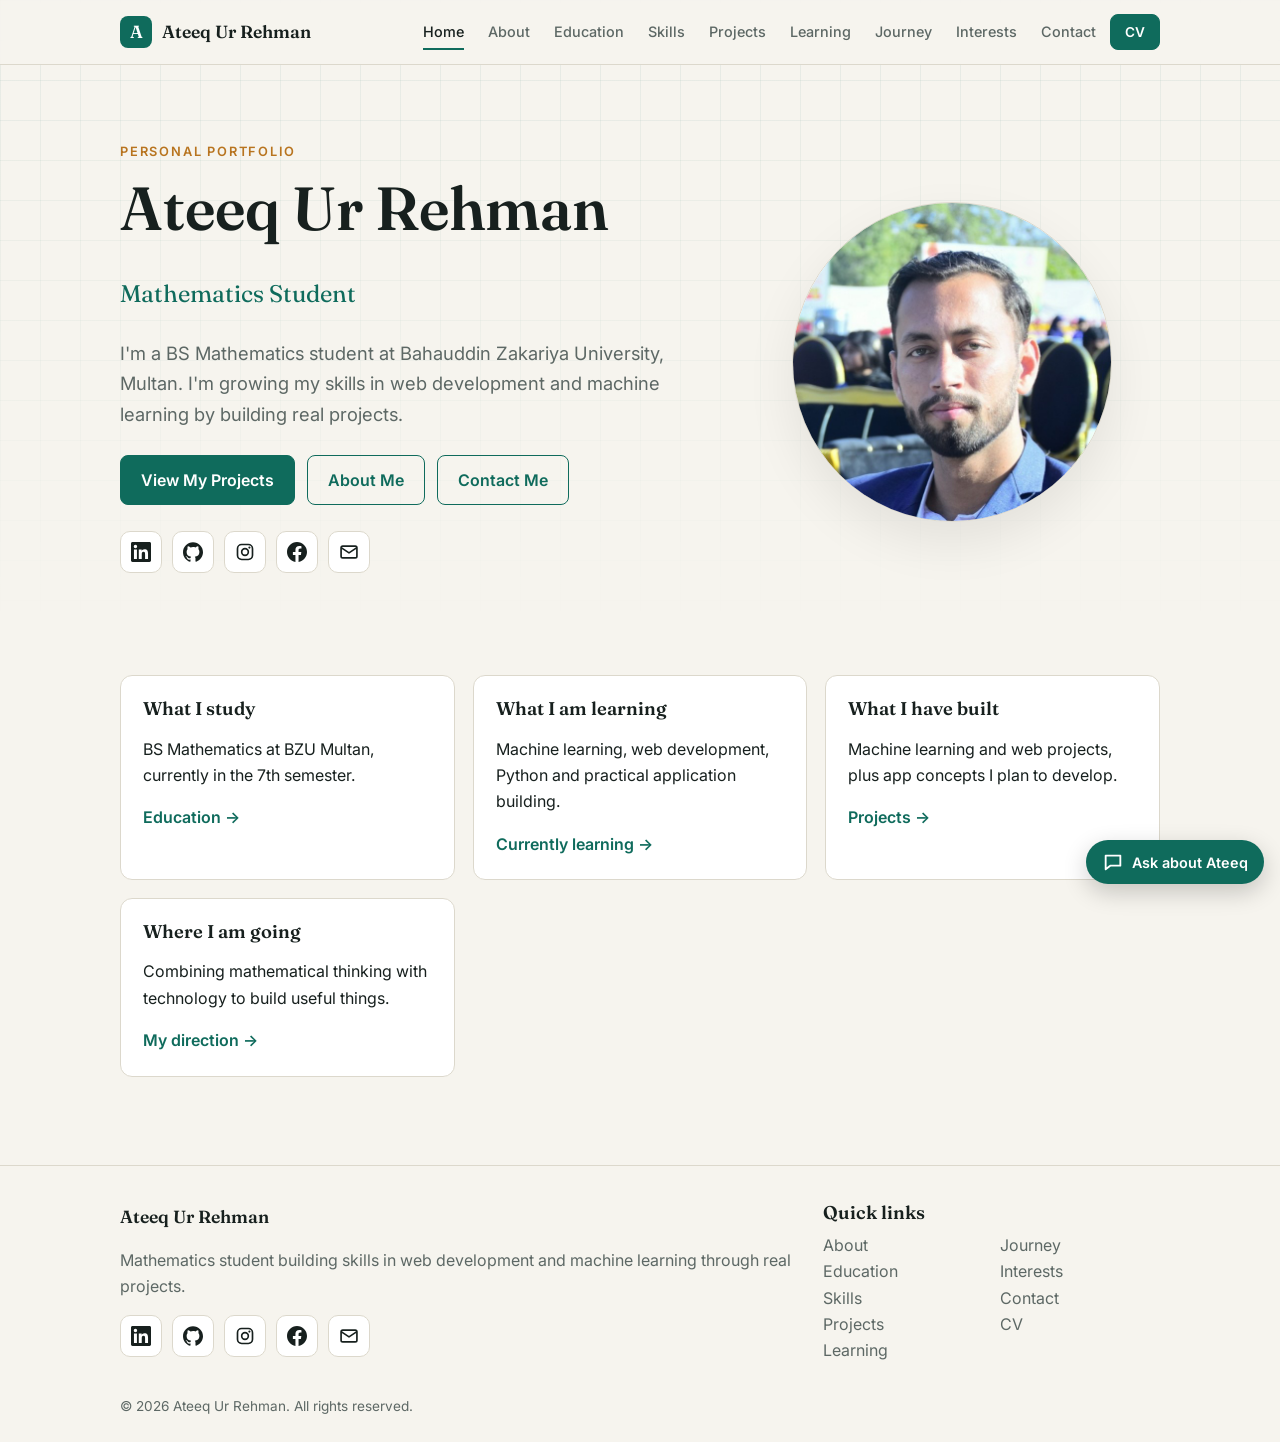
==== index.html @ 5e23926d "phala commit" ====
<!DOCTYPE html><html lang="en"><head><meta charset="utf-8"><meta name="viewport" content="width=device-width,initial-scale=1">
<title>Ateeq Ur Rehman | Mathematics Student</title><meta name="description" content="Portfolio of Ateeq Ur Rehman, a BS Mathematics student learning web development and machine learning."><meta property="og:title" content="Ateeq Ur Rehman | Mathematics Student"><meta property="og:description" content="Portfolio of Ateeq Ur Rehman, a BS Mathematics student learning web development and machine learning."><meta property="og:type" content="website">
<link rel="icon" type="image/png" sizes="64x64" href="assets/favicon-64.png"><link rel="shortcut icon" href="assets/favicon.ico"><link rel="apple-touch-icon" href="assets/apple-touch-icon.png">
<link rel="preconnect" href="https://fonts.googleapis.com"><link rel="preconnect" href="https://fonts.gstatic.com" crossorigin>
<link rel="stylesheet" href="https://fonts.googleapis.com/css2?family=Fraunces:wght@500;600&family=Inter:wght@400;500;600&display=swap">
<link rel="stylesheet" href="style.css"><script>document.documentElement.className='js'</script></head>
<body class=""><a class="skip" href="#main">Skip to content</a>
<header class="hdr"><div class="wrap bar"><a class="brand" href="index.html"><span class="mark">A</span>Ateeq Ur Rehman</a>
<button class="burger" aria-label="Menu" aria-expanded="false" aria-controls="nav"><span></span><span></span><span></span></button>
<nav id="nav"><ul><li><a href="index.html" aria-current="page">Home</a></li><li><a href="about.html">About</a></li><li><a href="education.html">Education</a></li><li><a href="skills.html">Skills</a></li><li><a href="projects.html">Projects</a></li><li><a href="learning.html">Learning</a></li><li><a href="journey.html">Journey</a></li><li><a href="interests.html">Interests</a></li><li><a href="contact.html">Contact</a></li><li><a class="btn sm" href="cv.html">CV</a></li></ul></nav></div></header>
<main id="main"><section class="hero"><div class="wrap hg"><div class="rv"><span class="eyebrow">Personal Portfolio</span><h1>Ateeq Ur Rehman</h1><p class="role">Mathematics Student</p>
<p class="lead">I'm a BS Mathematics student at Bahauddin Zakariya University, Multan. I'm growing my skills in web development and machine learning by building real projects.</p>
<div class="cta"><a class="btn" href="projects.html">View My Projects</a><a class="btn ghost" href="about.html">About Me</a><a class="btn ghost" href="contact.html">Contact Me</a></div><div class="soc"><a href="https://www.linkedin.com/in/ateeq-sunbul-95694729a/" aria-label="LinkedIn" title="LinkedIn" target="_blank" rel="noopener noreferrer"><svg viewBox="0 0 24 24" width="20" height="20" aria-hidden="true"><path fill="currentColor" d="M20.447 20.452h-3.554v-5.569c0-1.328-.027-3.037-1.852-3.037-1.853 0-2.136 1.445-2.136 2.939v5.667H9.351V9h3.414v1.561h.046c.477-.9 1.637-1.85 3.37-1.85 3.601 0 4.267 2.37 4.267 5.455v6.286zM5.337 7.433a2.063 2.063 0 110-4.128 2.063 2.063 0 010 4.128zm1.782 13.019H3.555V9h3.564v11.452zM22.225 0H1.771C.792 0 0 .774 0 1.729v20.542C0 23.227.792 24 1.771 24h20.451C23.2 24 24 23.227 24 22.271V1.729C24 .774 23.2 0 22.222 0z"/></svg></a><a href="https://github.com/callmemrsheeqa-oss" aria-label="GitHub" title="GitHub" target="_blank" rel="noopener noreferrer"><svg viewBox="0 0 24 24" width="20" height="20" aria-hidden="true"><path fill="currentColor" d="M12 .297c-6.63 0-12 5.373-12 12 0 5.303 3.438 9.8 8.205 11.385.6.113.82-.258.82-.577 0-.285-.01-1.04-.015-2.04-3.338.724-4.042-1.61-4.042-1.61-.546-1.387-1.333-1.757-1.333-1.757-1.089-.745.083-.729.083-.729 1.205.084 1.839 1.237 1.839 1.237 1.07 1.834 2.807 1.304 3.492.997.107-.775.418-1.305.762-1.604-2.665-.305-5.467-1.334-5.467-5.931 0-1.311.469-2.381 1.236-3.221-.124-.303-.535-1.524.117-3.176 0 0 1.008-.322 3.301 1.23a11.5 11.5 0 013.003-.404c1.02.005 2.047.138 3.006.404 2.291-1.552 3.297-1.23 3.297-1.23.653 1.653.242 2.874.118 3.176.77.84 1.235 1.911 1.235 3.221 0 4.609-2.807 5.624-5.479 5.921.43.372.823 1.102.823 2.222 0 1.606-.015 2.896-.015 3.286 0 .315.216.694.825.576C20.565 21.795 24 17.298 24 12.297c0-6.627-5.373-12-12-12"/></svg></a><a href="https://www.instagram.com/a_teequrrehman/" aria-label="Instagram" title="Instagram" target="_blank" rel="noopener noreferrer"><svg viewBox="0 0 24 24" width="20" height="20" aria-hidden="true"><g fill="none" stroke="currentColor" stroke-width="2"><rect x="3" y="3" width="18" height="18" rx="5"/><circle cx="12" cy="12" r="4"/></g><circle cx="17.3" cy="6.7" r="1.3" fill="currentColor"/></svg></a><a href="https://www.facebook.com/ateeq.ur.rehman.856079" aria-label="Facebook" title="Facebook" target="_blank" rel="noopener noreferrer"><svg viewBox="0 0 24 24" width="20" height="20" aria-hidden="true"><path fill="currentColor" d="M24 12.073c0-6.627-5.373-12-12-12s-12 5.373-12 12c0 5.99 4.388 10.954 10.125 11.854v-8.385H7.078v-3.47h3.047V9.43c0-3.007 1.792-4.669 4.533-4.669 1.312 0 2.686.235 2.686.235v2.953H15.83c-1.491 0-1.956.925-1.956 1.874v2.25h3.328l-.532 3.47h-2.796v8.385C19.612 23.027 24 18.062 24 12.073z"/></svg></a><a href="mailto:sunbulbroter@gmail.com" aria-label="Email" title="Email"><svg viewBox="0 0 24 24" width="20" height="20" aria-hidden="true"><g fill="none" stroke="currentColor" stroke-width="2" stroke-linejoin="round"><rect x="2.5" y="5" width="19" height="14" rx="2"/><path d="M3 7l9 6 9-6"/></g></svg></a></div></div>
<div class="avatar rv" ><img src="assets/profile.jpg" alt="Portrait of Ateeq Ur Rehman" width="320" height="320" fetchpriority="high"></div></div></section><section class="sec "><div class="wrap"><div class="grid"><article class="card rv"><h3>What I study</h3><p>BS Mathematics at BZU Multan, currently in the 7th semester.</p><a class="more" href="education.html">Education &rarr;</a></article><article class="card rv"><h3>What I am learning</h3><p>Machine learning, web development, Python and practical application building.</p><a class="more" href="learning.html">Currently learning &rarr;</a></article><article class="card rv"><h3>What I have built</h3><p>Machine learning and web projects, plus app concepts I plan to develop.</p><a class="more" href="projects.html">Projects &rarr;</a></article><article class="card rv"><h3>Where I am going</h3><p>Combining mathematical thinking with technology to build useful things.</p><a class="more" href="about.html">My direction &rarr;</a></article></div></div></section></main>
<footer class="ftr"><div class="wrap fg"><div><div class="brand">Ateeq Ur Rehman</div><p class="muted">Mathematics student building skills in web development and machine learning through real projects.</p><div class="soc"><a href="https://www.linkedin.com/in/ateeq-sunbul-95694729a/" aria-label="LinkedIn" title="LinkedIn" target="_blank" rel="noopener noreferrer"><svg viewBox="0 0 24 24" width="20" height="20" aria-hidden="true"><path fill="currentColor" d="M20.447 20.452h-3.554v-5.569c0-1.328-.027-3.037-1.852-3.037-1.853 0-2.136 1.445-2.136 2.939v5.667H9.351V9h3.414v1.561h.046c.477-.9 1.637-1.85 3.37-1.85 3.601 0 4.267 2.37 4.267 5.455v6.286zM5.337 7.433a2.063 2.063 0 110-4.128 2.063 2.063 0 010 4.128zm1.782 13.019H3.555V9h3.564v11.452zM22.225 0H1.771C.792 0 0 .774 0 1.729v20.542C0 23.227.792 24 1.771 24h20.451C23.2 24 24 23.227 24 22.271V1.729C24 .774 23.2 0 22.222 0z"/></svg></a><a href="https://github.com/callmemrsheeqa-oss" aria-label="GitHub" title="GitHub" target="_blank" rel="noopener noreferrer"><svg viewBox="0 0 24 24" width="20" height="20" aria-hidden="true"><path fill="currentColor" d="M12 .297c-6.63 0-12 5.373-12 12 0 5.303 3.438 9.8 8.205 11.385.6.113.82-.258.82-.577 0-.285-.01-1.04-.015-2.04-3.338.724-4.042-1.61-4.042-1.61-.546-1.387-1.333-1.757-1.333-1.757-1.089-.745.083-.729.083-.729 1.205.084 1.839 1.237 1.839 1.237 1.07 1.834 2.807 1.304 3.492.997.107-.775.418-1.305.762-1.604-2.665-.305-5.467-1.334-5.467-5.931 0-1.311.469-2.381 1.236-3.221-.124-.303-.535-1.524.117-3.176 0 0 1.008-.322 3.301 1.23a11.5 11.5 0 013.003-.404c1.02.005 2.047.138 3.006.404 2.291-1.552 3.297-1.23 3.297-1.23.653 1.653.242 2.874.118 3.176.77.84 1.235 1.911 1.235 3.221 0 4.609-2.807 5.624-5.479 5.921.43.372.823 1.102.823 2.222 0 1.606-.015 2.896-.015 3.286 0 .315.216.694.825.576C20.565 21.795 24 17.298 24 12.297c0-6.627-5.373-12-12-12"/></svg></a><a href="https://www.instagram.com/a_teequrrehman/" aria-label="Instagram" title="Instagram" target="_blank" rel="noopener noreferrer"><svg viewBox="0 0 24 24" width="20" height="20" aria-hidden="true"><g fill="none" stroke="currentColor" stroke-width="2"><rect x="3" y="3" width="18" height="18" rx="5"/><circle cx="12" cy="12" r="4"/></g><circle cx="17.3" cy="6.7" r="1.3" fill="currentColor"/></svg></a><a href="https://www.facebook.com/ateeq.ur.rehman.856079" aria-label="Facebook" title="Facebook" target="_blank" rel="noopener noreferrer"><svg viewBox="0 0 24 24" width="20" height="20" aria-hidden="true"><path fill="currentColor" d="M24 12.073c0-6.627-5.373-12-12-12s-12 5.373-12 12c0 5.99 4.388 10.954 10.125 11.854v-8.385H7.078v-3.47h3.047V9.43c0-3.007 1.792-4.669 4.533-4.669 1.312 0 2.686.235 2.686.235v2.953H15.83c-1.491 0-1.956.925-1.956 1.874v2.25h3.328l-.532 3.47h-2.796v8.385C19.612 23.027 24 18.062 24 12.073z"/></svg></a><a href="mailto:sunbulbroter@gmail.com" aria-label="Email" title="Email"><svg viewBox="0 0 24 24" width="20" height="20" aria-hidden="true"><g fill="none" stroke="currentColor" stroke-width="2" stroke-linejoin="round"><rect x="2.5" y="5" width="19" height="14" rx="2"/><path d="M3 7l9 6 9-6"/></g></svg></a></div></div>
<div><h3>Quick links</h3><ul class="fl"><li><a href="about.html">About</a></li><li><a href="education.html">Education</a></li><li><a href="skills.html">Skills</a></li><li><a href="projects.html">Projects</a></li><li><a href="learning.html">Learning</a></li><li><a href="journey.html">Journey</a></li><li><a href="interests.html">Interests</a></li><li><a href="contact.html">Contact</a></li><li><a href="cv.html">CV</a></li></ul></div></div><div class="wrap copy">&copy; 2026 Ateeq Ur Rehman. All rights reserved.</div></footer>
<div class="noprint" id="chat"><button class="cb" id="cbtn" aria-expanded="false" aria-controls="cpanel"><svg viewBox="0 0 24 24" width="22" height="22" aria-hidden="true"><path fill="none" stroke="currentColor" stroke-width="2" stroke-linejoin="round" d="M4 5h16v11H9l-5 4z"/></svg><span>Ask about Ateeq</span></button>
<section class="cp" id="cpanel" hidden aria-label="Portfolio assistant"><header><b>Ask about Ateeq</b><button id="cx" aria-label="Close chat">&times;</button></header>
<div class="cm" id="cmsg" role="log" aria-live="polite"><p class="bot">Hi! I can answer questions about Ateeq Ur Rehman, his studies, projects and experience.</p></div>
<div class="cs" id="csug"><button>What does Ateeq study?</button><button>What projects has he built?</button><button>How can I contact him?</button></div>
<form id="cform"><input id="cin" maxlength="300" placeholder="Ask about Ateeq..." aria-label="Your question" autocomplete="off"><button class="btn sm" type="submit">Send</button></form></section></div>
<script src="script.js"></script></body></html>
---- style.css ----
:root{--bg:#f6f4ee;--surface:#fff;--text:#17201e;--muted:#5d6865;--line:#dcd8cc;--accent:#0f6b5c;--on:#fff;--warm:#b8741f;--grid:rgba(15,107,92,.07)}
@media(prefers-color-scheme:dark){:root{--bg:#0e1312;--surface:#151c1b;--text:#ebe9e1;--muted:#9aa5a1;--line:#27312f;--accent:#4fd1b0;--on:#06201a;--warm:#e0a458;--grid:rgba(79,209,176,.07)}}
*{box-sizing:border-box}html{scroll-behavior:smooth}
body{margin:0;font:16px/1.65 Inter,system-ui,sans-serif;background:var(--bg);color:var(--text);overflow-x:hidden;animation:in .5s ease}
body::before{content:"";position:fixed;inset:0;z-index:-1;background:linear-gradient(var(--grid) 1px,transparent 1px) 0 0/40px 40px,linear-gradient(90deg,var(--grid) 1px,transparent 1px) 0 0/40px 40px;-webkit-mask-image:linear-gradient(#000,transparent 70%);mask-image:linear-gradient(#000,transparent 70%)}
@keyframes in{from{opacity:0}to{opacity:1}}
h1,h2,h3{font-family:Fraunces,Georgia,serif;line-height:1.15;margin:0 0 .5em;font-weight:600}
h1{font-size:clamp(2.2rem,6vw,3.8rem)}h2{font-size:clamp(1.5rem,3.5vw,2rem)}h3{font-size:1.15rem}
a{color:var(--accent)}img,svg{max-width:100%}
.wrap{max-width:1080px;margin:auto;padding:0 20px}.muted{color:var(--muted)}.sm{font-size:.85rem}
.skip{position:absolute;left:-999px}.skip:focus{left:10px;top:10px;background:var(--surface);padding:8px;z-index:99}
:focus-visible{outline:3px solid var(--warm);outline-offset:2px}
.hdr{position:sticky;top:0;z-index:50;background:color-mix(in srgb,var(--bg) 88%,transparent);backdrop-filter:blur(8px);border-bottom:1px solid var(--line)}
.bar{display:flex;align-items:center;justify-content:space-between;height:64px}
.brand{font-family:Fraunces,Georgia,serif;font-weight:600;font-size:1.1rem;text-decoration:none;color:var(--text);display:flex;align-items:center;gap:10px}
.mark{display:grid;place-items:center;width:32px;height:32px;border-radius:8px;background:var(--accent);color:var(--on)}
nav ul{display:flex;gap:4px;list-style:none;margin:0;padding:0;align-items:center}
nav a:not(.btn){display:block;padding:8px 10px;text-decoration:none;color:var(--muted);font-size:.9rem;font-weight:500;position:relative}
nav a:not(.btn)::after{content:"";position:absolute;left:10px;right:10px;bottom:2px;height:2px;background:var(--accent);transform:scaleX(0);transition:.25s}
nav a:hover,nav a[aria-current]{color:var(--text)}nav a:hover::after,nav a[aria-current]::after{transform:scaleX(1)}
.burger{display:none;background:none;border:1px solid var(--line);border-radius:8px;width:42px;height:42px;padding:10px;cursor:pointer}
.burger span{display:block;height:2px;background:var(--text);margin:5px 0;transition:.2s}
.btn{display:inline-block;padding:11px 20px;border-radius:8px;background:var(--accent);color:var(--on);text-decoration:none;font-weight:600;border:1px solid var(--accent);cursor:pointer;font:inherit;font-weight:600;transition:transform .2s,box-shadow .2s}
.btn:hover{transform:translateY(-2px);box-shadow:0 8px 20px rgba(0,0,0,.12)}.btn.ghost{background:transparent;color:var(--accent)}.btn.sm{padding:6px 14px;font-size:.85rem}
.eyebrow{display:inline-block;font-size:.8rem;letter-spacing:.14em;text-transform:uppercase;color:var(--warm);font-weight:600;margin-bottom:12px}
.lead{font-size:1.15rem;color:var(--muted);max-width:60ch}.role{font-family:Fraunces,Georgia,serif;font-size:1.5rem;color:var(--accent);margin:.2em 0 1em}
.hero{padding:72px 0 40px}.hg{display:grid;grid-template-columns:1.4fr 1fr;gap:40px;align-items:center}
.cta{display:flex;flex-wrap:wrap;gap:12px;margin:26px 0}
.avatar{aspect-ratio:1;max-width:320px;width:100%;margin:auto;border-radius:50%;border:1px solid var(--line);background:radial-gradient(circle at 30% 25%,var(--surface),var(--bg));display:grid;place-content:center;text-align:center;box-shadow:0 20px 50px rgba(0,0,0,.08);position:relative}
.avatar span{font:600 4.5rem Fraunces,Georgia,serif;color:var(--accent)}.avatar small{color:var(--muted)}.avatar img{width:100%;height:100%;border-radius:50%;object-fit:cover}
.soc{display:flex;gap:10px;flex-wrap:wrap;margin:14px 0}.soc a{display:grid;place-items:center;width:42px;height:42px;border:1px solid var(--line);border-radius:10px;color:var(--text);background:var(--surface);transition:.2s}.soc a:hover{color:var(--accent);border-color:var(--accent);transform:translateY(-2px)}
.sec{padding:48px 0}.sec.alt{background:color-mix(in srgb,var(--surface) 60%,transparent);border-block:1px solid var(--line)}.phead{padding:56px 0 8px}
.grid{display:grid;gap:18px;grid-template-columns:repeat(auto-fit,minmax(250px,1fr))}.two{display:grid;grid-template-columns:1fr 1fr;gap:40px}
.card{background:var(--surface);border:1px solid var(--line);border-radius:12px;padding:22px;transition:transform .25s,box-shadow .25s,border-color .25s;min-width:0}
.card:hover{transform:translateY(-4px);box-shadow:0 14px 30px rgba(0,0,0,.08);border-color:var(--accent)}.more{font-weight:600;text-decoration:none}
.badge{display:inline-block;font-size:.72rem;font-weight:600;padding:3px 10px;border-radius:99px;border:1px solid var(--accent);color:var(--accent);margin-bottom:10px}
.badge.concept,.badge.next{border-color:var(--warm);color:var(--warm)}.badge.inprogress,.badge.now{background:var(--accent);color:var(--on)}
.chips{display:flex;flex-wrap:wrap;gap:6px;list-style:none;padding:0;margin:10px 0}.chips li{font-size:.8rem;padding:3px 10px;border-radius:6px;background:var(--bg);border:1px solid var(--line)}
.lvl{font-size:.8rem;font-weight:600;color:var(--warm)}.ph{color:var(--warm);font-size:.85rem}
.tl{border-left:2px solid var(--line);margin-left:6px;padding-left:26px}.tl .item{position:relative;margin-bottom:28px}.tl .item::before{content:"";position:absolute;left:-34px;top:6px;width:14px;height:14px;border-radius:50%;background:var(--bg);border:3px solid var(--accent)}
.when{font-size:.8rem;text-transform:uppercase;letter-spacing:.1em;color:var(--warm);font-weight:600}.tl p{margin:0;color:var(--muted)}
.facts{display:grid;grid-template-columns:repeat(auto-fit,minmax(200px,1fr));gap:16px;margin:0}.facts dt{font-size:.8rem;color:var(--muted);text-transform:uppercase;letter-spacing:.08em}.facts dd{margin:2px 0 0;font-weight:600}
.filters{display:flex;flex-wrap:wrap;gap:8px;margin-bottom:22px}.filters button{font:inherit;font-size:.9rem;padding:8px 16px;border-radius:99px;border:1px solid var(--line);background:var(--surface);color:var(--text);cursor:pointer}.filters .on{background:var(--accent);color:var(--on);border-color:var(--accent)}
.thumb{height:110px;border-radius:8px;margin-bottom:14px;display:grid;place-items:center;background:linear-gradient(135deg,var(--grid),transparent),var(--bg);border:1px dashed var(--line)}.thumb span{font:600 2.6rem Fraunces,Georgia,serif;color:var(--accent);opacity:.6}
.row{display:flex;justify-content:space-between;align-items:center;gap:8px}.proj[hidden]{display:none}
details summary{cursor:pointer;font-weight:600;color:var(--accent);margin-top:6px}.flow{padding-left:18px;color:var(--muted);font-size:.92rem}
.road{list-style:none;padding:0;display:grid;grid-template-columns:repeat(auto-fit,minmax(170px,1fr));gap:14px;counter-reset:s}.road li{counter-increment:s;border-top:3px solid var(--accent);padding-top:10px}.road li::before{content:counter(s,decimal-leading-zero);color:var(--warm);font-weight:600;display:block}.road b,.road span{display:block}.road span{color:var(--muted);font-size:.9rem}
.num{font:600 2rem Fraunces,Georgia,serif;color:var(--accent);opacity:.5}.int p{margin:0;color:var(--muted)}
form label{display:block;font-weight:500;margin-bottom:14px;font-size:.9rem}input,textarea{display:block;width:100%;margin-top:4px;padding:10px 12px;font:inherit;border:1px solid var(--line);border-radius:8px;background:var(--bg);color:var(--text)}input.err,textarea.err{border-color:#c0392b}
.ftr{margin-top:40px;border-top:1px solid var(--line);padding-top:36px}.fg{display:grid;grid-template-columns:2fr 1fr;gap:30px}.fl{list-style:none;padding:0;columns:2;margin:0}.fl a{text-decoration:none;color:var(--muted)}.copy{padding:24px 20px;color:var(--muted);font-size:.85rem}
.cvbar{display:flex;align-items:center;gap:14px;flex-wrap:wrap;margin-bottom:20px}.paper{background:var(--surface);border:1px solid var(--line);border-radius:12px;padding:clamp(20px,5vw,48px)}
.cvh{border-bottom:2px solid var(--accent);margin-bottom:10px}.cvh h1{font-size:2rem;margin:0}.cvs h2{font-size:1rem;text-transform:uppercase;letter-spacing:.12em;color:var(--accent);margin:22px 0 6px}.cvs p,.cvs ul{margin:0}.cvs ul{padding-left:20px}
.js .rv{opacity:0;transform:translateY(14px);transition:opacity .6s,transform .6s}.js .rv.in{opacity:1;transform:none}
@media(max-width:980px){.burger{display:block}nav{display:none;position:absolute;top:64px;left:0;right:0;background:var(--bg);border-bottom:1px solid var(--line);padding:10px 20px 20px}nav.open{display:block}nav ul{flex-direction:column;align-items:stretch}nav a:not(.btn){padding:12px 4px}nav .btn{display:block;text-align:center;margin-top:8px}}
@media(max-width:760px){.hg,.two,.fg{grid-template-columns:1fr}.hero{padding-top:40px}.avatar{max-width:220px;order:-1}.avatar span{font-size:3.2rem}.cta .btn{flex:1 1 auto;text-align:center}}
@media(prefers-reduced-motion:reduce){*{animation:none!important;transition:none!important}.js .rv{opacity:1;transform:none}html{scroll-behavior:auto}}
@media print{body::before,.hdr,.ftr,.noprint{display:none!important}body{background:#fff;color:#000}.paper{border:0;padding:0}.sec{padding:0}.js .rv{opacity:1}:root{--accent:#0f6b5c;--surface:#fff;--text:#000;--muted:#333}}
#chat{position:fixed;right:16px;bottom:16px;z-index:60}
.cb{display:flex;align-items:center;gap:8px;padding:11px 16px;border-radius:99px;border:0;background:var(--accent);color:var(--on);font:600 .9rem Inter,system-ui,sans-serif;cursor:pointer;box-shadow:0 8px 24px rgba(0,0,0,.2);transition:transform .2s}.cb:hover{transform:translateY(-2px)}
.cp{position:absolute;right:0;bottom:56px;width:min(360px,calc(100vw - 32px));height:min(480px,70vh);display:flex;flex-direction:column;background:var(--surface);border:1px solid var(--line);border-radius:14px;box-shadow:0 20px 50px rgba(0,0,0,.25);overflow:hidden}.cp[hidden]{display:none}
.cp header{display:flex;justify-content:space-between;align-items:center;padding:12px 14px;border-bottom:1px solid var(--line);font-family:Fraunces,Georgia,serif}.cp header button{background:none;border:0;color:var(--text);font-size:1.5rem;cursor:pointer;line-height:1}
.cm{flex:1;overflow-y:auto;padding:14px;display:flex;flex-direction:column;gap:10px}.cm p{margin:0;padding:9px 12px;border-radius:12px;max-width:85%;font-size:.92rem;line-height:1.5;white-space:pre-wrap;overflow-wrap:anywhere}
.cm .bot{background:var(--bg);border:1px solid var(--line);align-self:flex-start}.cm .me{background:var(--accent);color:var(--on);align-self:flex-end}
.cs{display:flex;flex-wrap:wrap;gap:6px;padding:0 14px 10px}.cs button{font:inherit;font-size:.78rem;padding:5px 10px;border-radius:99px;border:1px solid var(--line);background:var(--bg);color:var(--text);cursor:pointer}
#cform{display:flex;gap:8px;padding:10px;border-top:1px solid var(--line)}#cform input{margin:0}
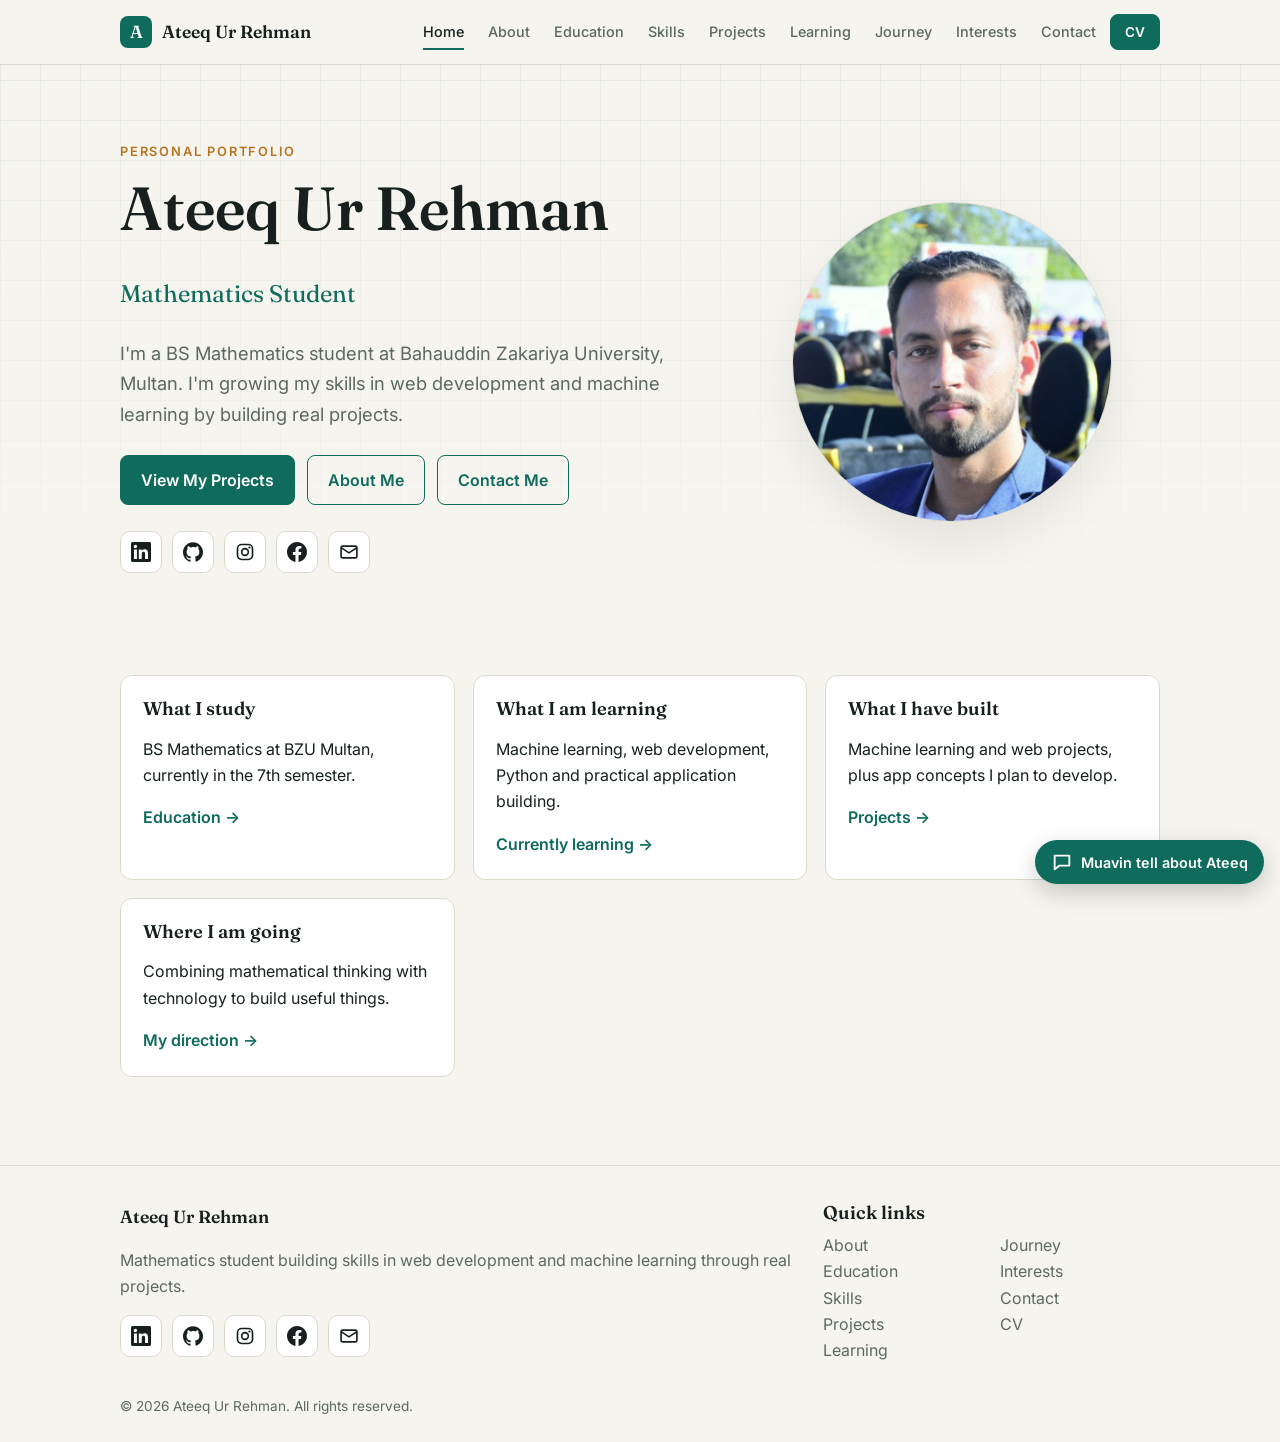
==== commit bc99b33f: "Add files via upload" ====
--- a/index.html
+++ b/index.html
@@ -14,9 +14,9 @@
 <div class="avatar rv" ><img src="assets/profile.jpg" alt="Portrait of Ateeq Ur Rehman" width="320" height="320" fetchpriority="high"></div></div></section><section class="sec "><div class="wrap"><div class="grid"><article class="card rv"><h3>What I study</h3><p>BS Mathematics at BZU Multan, currently in the 7th semester.</p><a class="more" href="education.html">Education &rarr;</a></article><article class="card rv"><h3>What I am learning</h3><p>Machine learning, web development, Python and practical application building.</p><a class="more" href="learning.html">Currently learning &rarr;</a></article><article class="card rv"><h3>What I have built</h3><p>Machine learning and web projects, plus app concepts I plan to develop.</p><a class="more" href="projects.html">Projects &rarr;</a></article><article class="card rv"><h3>Where I am going</h3><p>Combining mathematical thinking with technology to build useful things.</p><a class="more" href="about.html">My direction &rarr;</a></article></div></div></section></main>
 <footer class="ftr"><div class="wrap fg"><div><div class="brand">Ateeq Ur Rehman</div><p class="muted">Mathematics student building skills in web development and machine learning through real projects.</p><div class="soc"><a href="https://www.linkedin.com/in/ateeq-sunbul-95694729a/" aria-label="LinkedIn" title="LinkedIn" target="_blank" rel="noopener noreferrer"><svg viewBox="0 0 24 24" width="20" height="20" aria-hidden="true"><path fill="currentColor" d="M20.447 20.452h-3.554v-5.569c0-1.328-.027-3.037-1.852-3.037-1.853 0-2.136 1.445-2.136 2.939v5.667H9.351V9h3.414v1.561h.046c.477-.9 1.637-1.85 3.37-1.85 3.601 0 4.267 2.37 4.267 5.455v6.286zM5.337 7.433a2.063 2.063 0 110-4.128 2.063 2.063 0 010 4.128zm1.782 13.019H3.555V9h3.564v11.452zM22.225 0H1.771C.792 0 0 .774 0 1.729v20.542C0 23.227.792 24 1.771 24h20.451C23.2 24 24 23.227 24 22.271V1.729C24 .774 23.2 0 22.222 0z"/></svg></a><a href="https://github.com/callmemrsheeqa-oss" aria-label="GitHub" title="GitHub" target="_blank" rel="noopener noreferrer"><svg viewBox="0 0 24 24" width="20" height="20" aria-hidden="true"><path fill="currentColor" d="M12 .297c-6.63 0-12 5.373-12 12 0 5.303 3.438 9.8 8.205 11.385.6.113.82-.258.82-.577 0-.285-.01-1.04-.015-2.04-3.338.724-4.042-1.61-4.042-1.61-.546-1.387-1.333-1.757-1.333-1.757-1.089-.745.083-.729.083-.729 1.205.084 1.839 1.237 1.839 1.237 1.07 1.834 2.807 1.304 3.492.997.107-.775.418-1.305.762-1.604-2.665-.305-5.467-1.334-5.467-5.931 0-1.311.469-2.381 1.236-3.221-.124-.303-.535-1.524.117-3.176 0 0 1.008-.322 3.301 1.23a11.5 11.5 0 013.003-.404c1.02.005 2.047.138 3.006.404 2.291-1.552 3.297-1.23 3.297-1.23.653 1.653.242 2.874.118 3.176.77.84 1.235 1.911 1.235 3.221 0 4.609-2.807 5.624-5.479 5.921.43.372.823 1.102.823 2.222 0 1.606-.015 2.896-.015 3.286 0 .315.216.694.825.576C20.565 21.795 24 17.298 24 12.297c0-6.627-5.373-12-12-12"/></svg></a><a href="https://www.instagram.com/a_teequrrehman/" aria-label="Instagram" title="Instagram" target="_blank" rel="noopener noreferrer"><svg viewBox="0 0 24 24" width="20" height="20" aria-hidden="true"><g fill="none" stroke="currentColor" stroke-width="2"><rect x="3" y="3" width="18" height="18" rx="5"/><circle cx="12" cy="12" r="4"/></g><circle cx="17.3" cy="6.7" r="1.3" fill="currentColor"/></svg></a><a href="https://www.facebook.com/ateeq.ur.rehman.856079" aria-label="Facebook" title="Facebook" target="_blank" rel="noopener noreferrer"><svg viewBox="0 0 24 24" width="20" height="20" aria-hidden="true"><path fill="currentColor" d="M24 12.073c0-6.627-5.373-12-12-12s-12 5.373-12 12c0 5.99 4.388 10.954 10.125 11.854v-8.385H7.078v-3.47h3.047V9.43c0-3.007 1.792-4.669 4.533-4.669 1.312 0 2.686.235 2.686.235v2.953H15.83c-1.491 0-1.956.925-1.956 1.874v2.25h3.328l-.532 3.47h-2.796v8.385C19.612 23.027 24 18.062 24 12.073z"/></svg></a><a href="mailto:sunbulbroter@gmail.com" aria-label="Email" title="Email"><svg viewBox="0 0 24 24" width="20" height="20" aria-hidden="true"><g fill="none" stroke="currentColor" stroke-width="2" stroke-linejoin="round"><rect x="2.5" y="5" width="19" height="14" rx="2"/><path d="M3 7l9 6 9-6"/></g></svg></a></div></div>
 <div><h3>Quick links</h3><ul class="fl"><li><a href="about.html">About</a></li><li><a href="education.html">Education</a></li><li><a href="skills.html">Skills</a></li><li><a href="projects.html">Projects</a></li><li><a href="learning.html">Learning</a></li><li><a href="journey.html">Journey</a></li><li><a href="interests.html">Interests</a></li><li><a href="contact.html">Contact</a></li><li><a href="cv.html">CV</a></li></ul></div></div><div class="wrap copy">&copy; 2026 Ateeq Ur Rehman. All rights reserved.</div></footer>
-<div class="noprint" id="chat"><button class="cb" id="cbtn" aria-expanded="false" aria-controls="cpanel"><svg viewBox="0 0 24 24" width="22" height="22" aria-hidden="true"><path fill="none" stroke="currentColor" stroke-width="2" stroke-linejoin="round" d="M4 5h16v11H9l-5 4z"/></svg><span>Ask about Ateeq</span></button>
-<section class="cp" id="cpanel" hidden aria-label="Portfolio assistant"><header><b>Ask about Ateeq</b><button id="cx" aria-label="Close chat">&times;</button></header>
-<div class="cm" id="cmsg" role="log" aria-live="polite"><p class="bot">Hi! I can answer questions about Ateeq Ur Rehman, his studies, projects and experience.</p></div>
+<div class="noprint" id="chat"><button class="cb" id="cbtn" aria-expanded="false" aria-controls="cpanel"><svg viewBox="0 0 24 24" width="22" height="22" aria-hidden="true"><path fill="none" stroke="currentColor" stroke-width="2" stroke-linejoin="round" d="M4 5h16v11H9l-5 4z"/></svg><span>Muavin tell about Ateeq</span></button>
+<section class="cp" id="cpanel" hidden aria-label="Muavin, portfolio assistant"><header><b>Muavin</b><button id="cx" aria-label="Close Muavin">&times;</button></header>
+<div class="cm" id="cmsg" role="log" aria-live="polite"><p class="bot">Hi! I'm Muavin. I can answer questions about Ateeq Ur Rehman, his studies, projects and experience.</p></div>
 <div class="cs" id="csug"><button>What does Ateeq study?</button><button>What projects has he built?</button><button>How can I contact him?</button></div>
-<form id="cform"><input id="cin" maxlength="300" placeholder="Ask about Ateeq..." aria-label="Your question" autocomplete="off"><button class="btn sm" type="submit">Send</button></form></section></div>
-<script src="script.js"></script></body></html>+<form id="cform"><input id="cin" maxlength="300" placeholder="Ask Muavin about Ateeq..." aria-label="Your question" autocomplete="off"><button class="btn sm" type="submit">Send</button></form></section></div>
+<script src="config.js"></script><script src="script.js"></script></body></html>
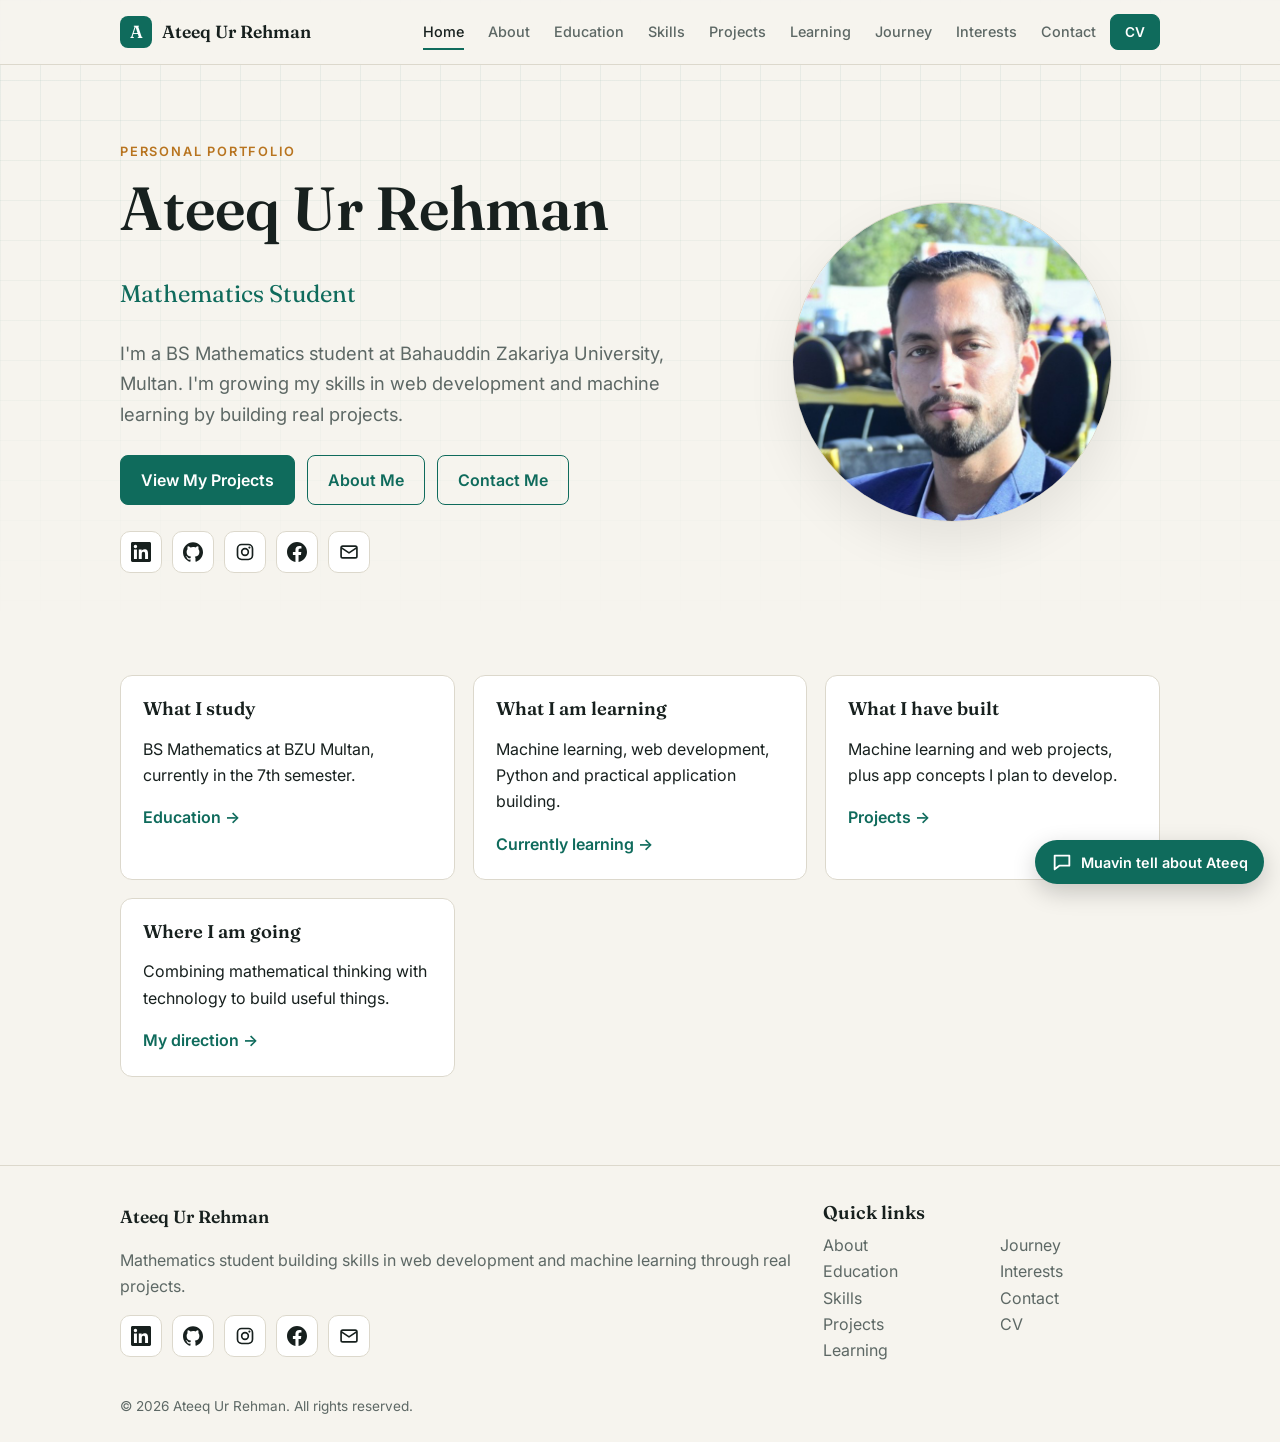
==== commit f39bb331: "update portfolio, add Muavin" ====
(no text change in the page or its own stylesheets)
